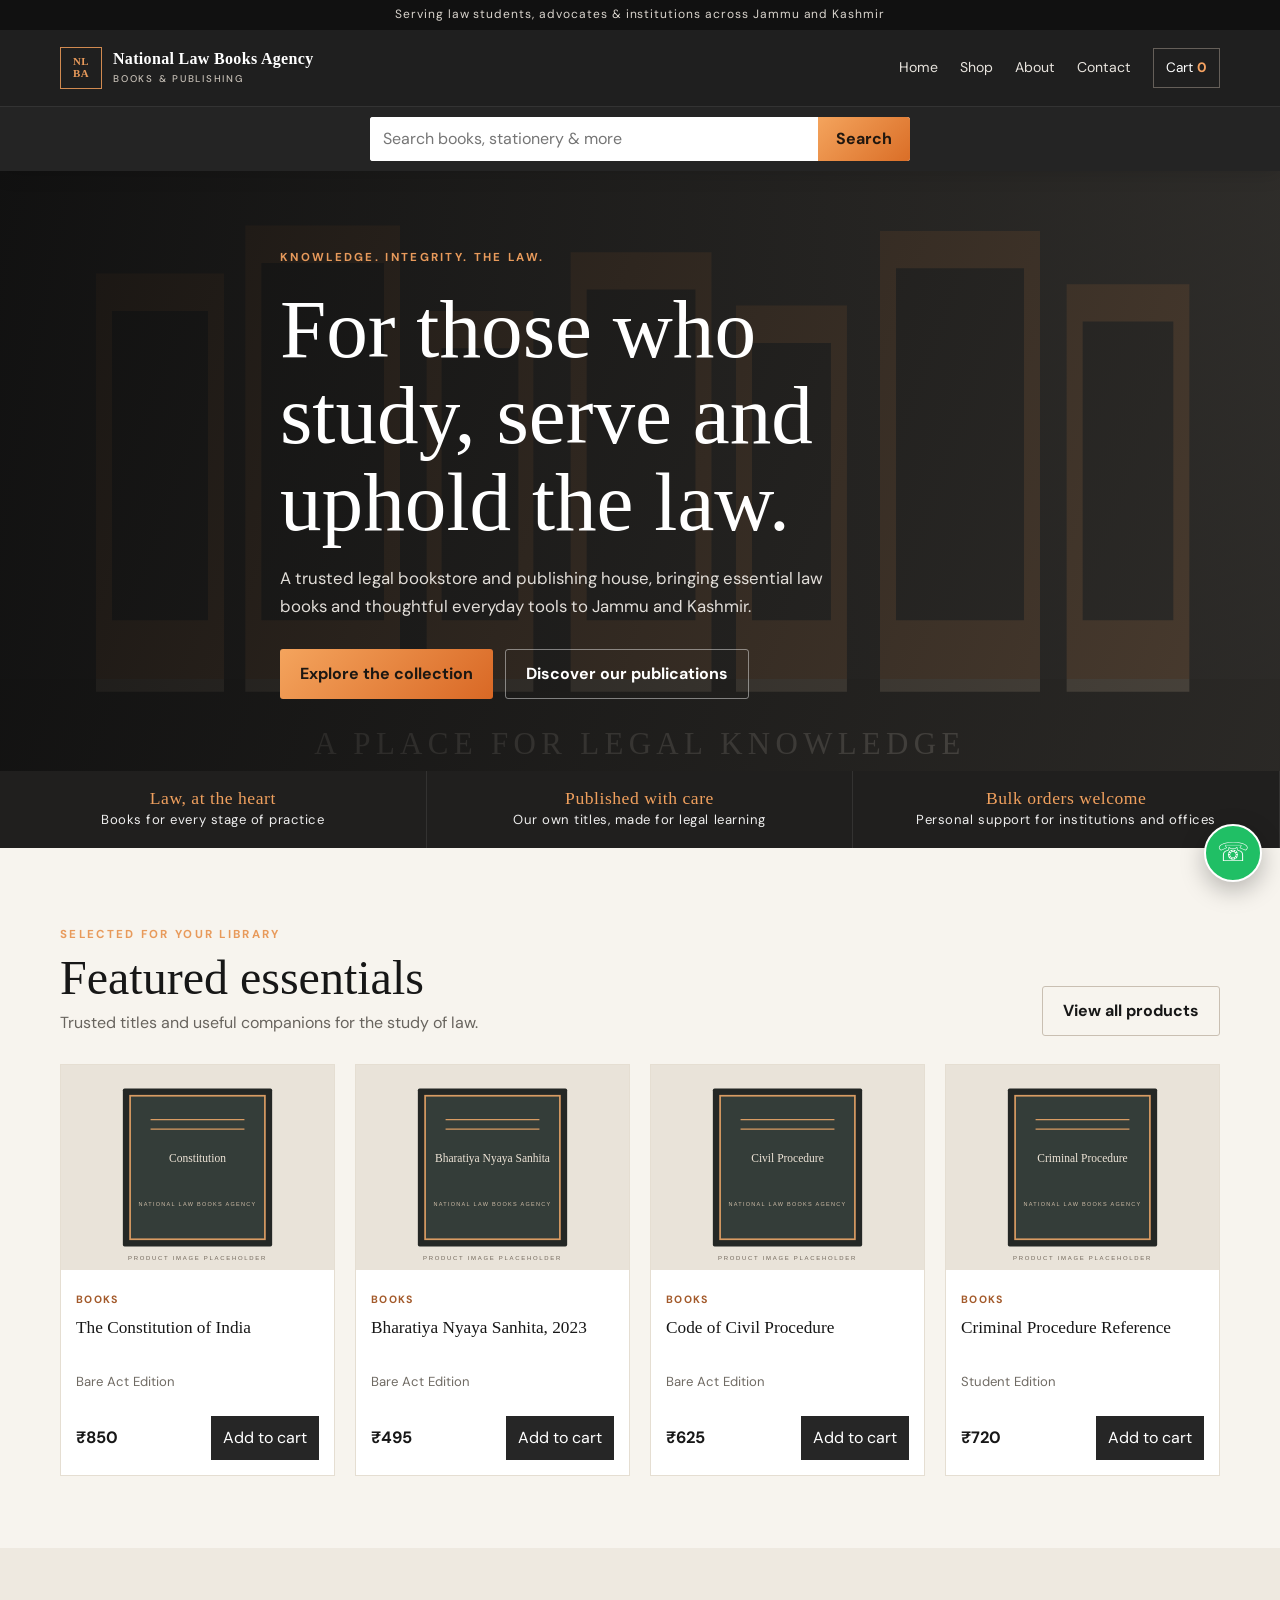
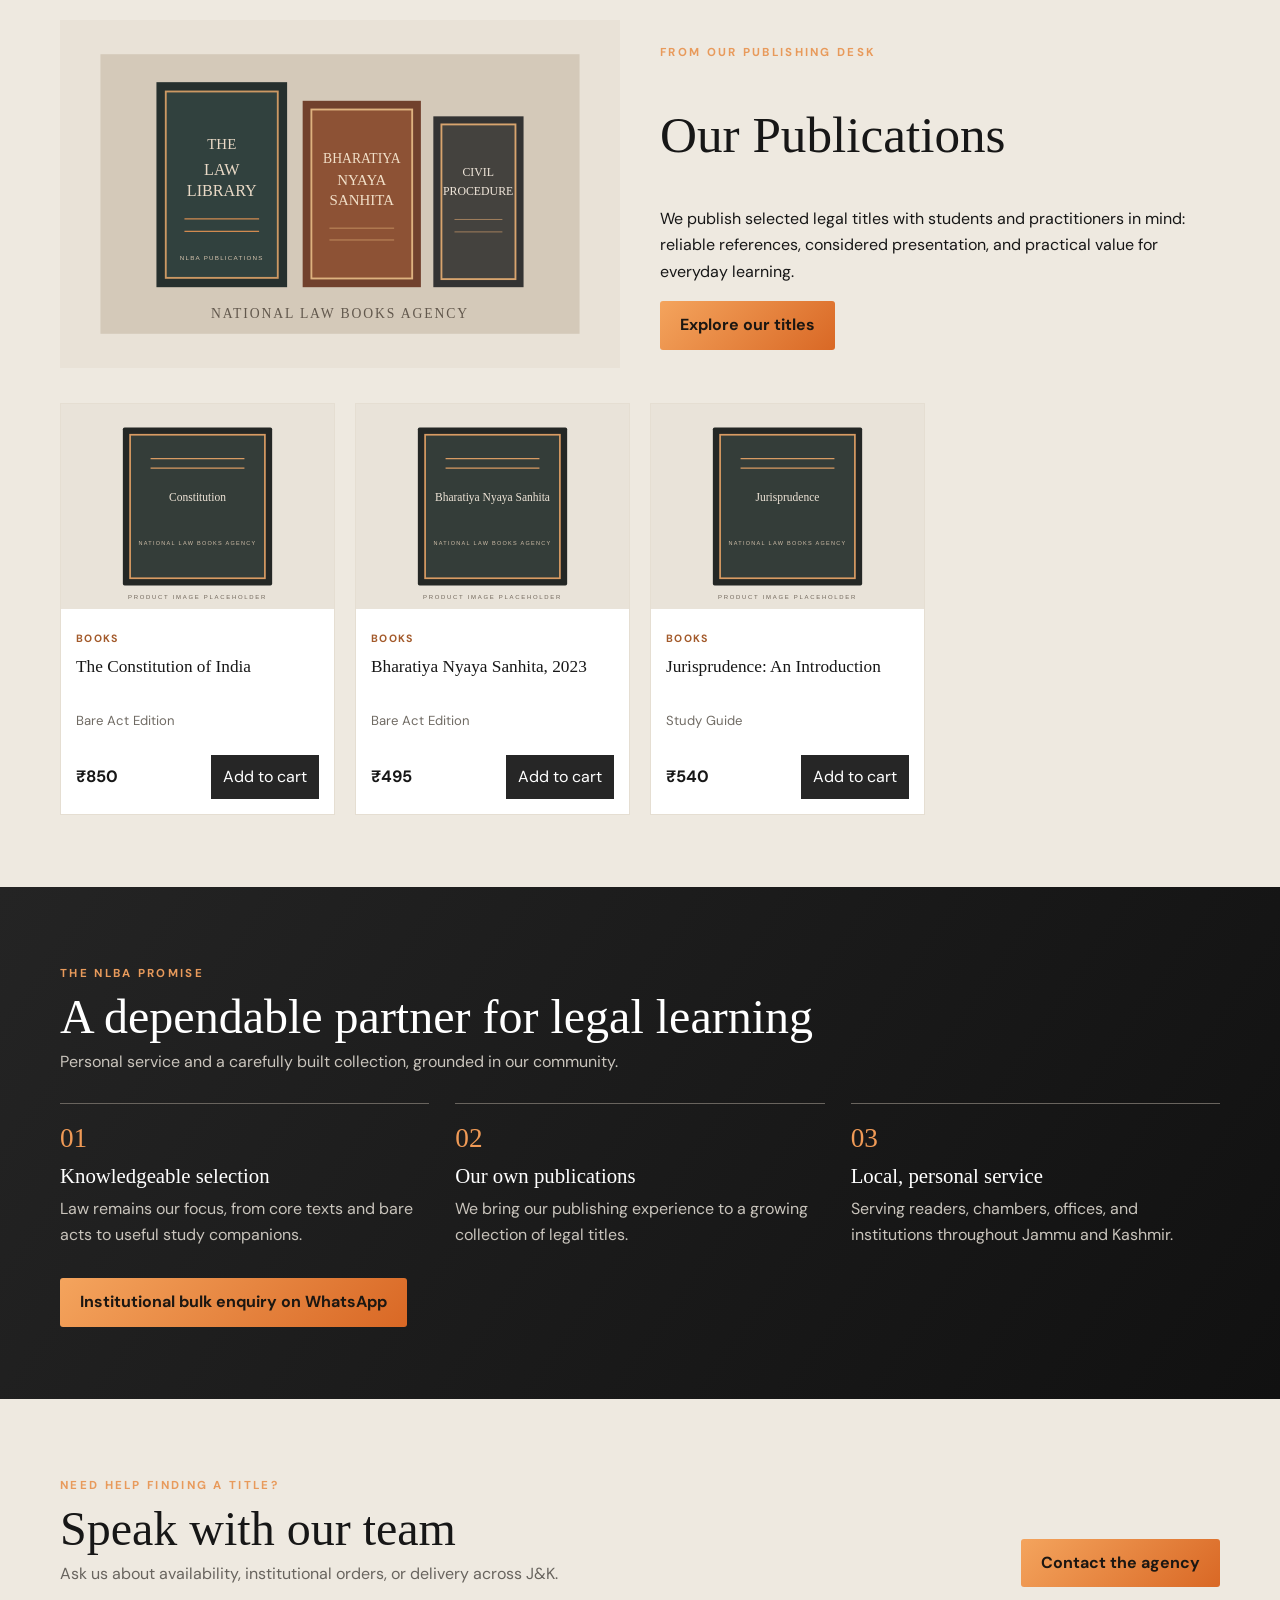
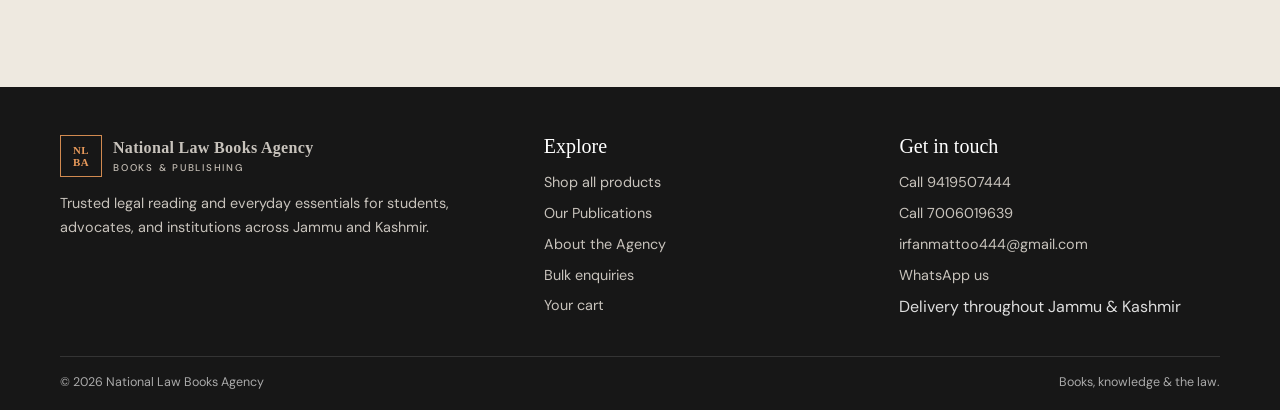
==== index.html @ c714d013 "Initial website commit" ====
<!doctype html>
<html lang="en"><head><meta charset="utf-8"><meta name="viewport" content="width=device-width,initial-scale=1"><title>National Law Books Agency | Trusted Legal Books & Publishing</title><meta name="description" content="Explore trusted law books, our own legal publications, stationery and more from National Law Books Agency. Serving Jammu and Kashmir."><meta property="og:type" content="website"><meta property="og:title" content="National Law Books Agency | Trusted Legal Books"><meta property="og:description" content="A trusted legal bookstore and publishing house serving Jammu and Kashmir."><meta property="og:url" content="https://nationallawbooksagency.shop/"><meta property="og:image" content="https://nationallawbooksagency.shop/images/library-placeholder.svg"><link rel="icon" href="images/mark.svg" type="image/svg+xml"><link rel="preconnect" href="https://fonts.googleapis.com"><link rel="preconnect" href="https://fonts.gstatic.com" crossorigin><link href="https://fonts.googleapis.com/css2?family=DM+Sans:wght@400;500;600;700&display=swap" rel="stylesheet"><link rel="stylesheet" href="css/style.css"><script defer src="js/products.js"></script><script defer src="js/main.js"></script></head>
<body><a class="skip-link" href="#main">Skip to content</a><header class="site-header"></header><main id="main"><section class="hero"><div class="container hero-content"><span class="eyebrow">Knowledge. Integrity. The law.</span><h1>For those who study, serve and uphold the law.</h1><p>A trusted legal bookstore and publishing house, bringing essential law books and thoughtful everyday tools to Jammu and Kashmir.</p><div class="hero-cta"><a class="button" href="shop.html">Explore the collection</a><a class="button secondary" href="#publications">Discover our publications</a></div></div></section><div class="trust-strip"><div><strong>Law, at the heart</strong>Books for every stage of practice</div><div><strong>Published with care</strong>Our own titles, made for legal learning</div><div><strong>Bulk orders welcome</strong>Personal support for institutions and offices</div></div><section class="section"><div class="container"><div class="section-head"><div><span class="eyebrow">Selected for your library</span><h2>Featured essentials</h2><p>Trusted titles and useful companions for the study of law.</p></div><a href="shop.html" class="button secondary">View all products</a></div><div class="product-grid" data-products="featured"></div></div></section><section class="section soft" id="publications"><div class="container publication-band"><img src="images/publications-placeholder.svg" alt="Placeholder illustration of a curated collection of National Law Books Agency publications" loading="lazy"><div><span class="eyebrow">From our publishing desk</span><h2>Our Publications</h2><p>We publish selected legal titles with students and practitioners in mind: reliable references, considered presentation, and practical value for everyday learning.</p><a class="button" href="shop.html?category=publications">Explore our titles</a></div></div><div class="container" style="margin-top:35px"><div class="product-grid" data-products="publications"></div></div></section><section class="section dark"><div class="container"><div class="section-head"><div><span class="eyebrow">The NLBA promise</span><h2>A dependable partner for legal learning</h2><p>Personal service and a carefully built collection, grounded in our community.</p></div></div><div class="benefit-grid"><article class="benefit"><span class="number">01</span><h3>Knowledgeable selection</h3><p>Law remains our focus, from core texts and bare acts to useful study companions.</p></article><article class="benefit"><span class="number">02</span><h3>Our own publications</h3><p>We bring our publishing experience to a growing collection of legal titles.</p></article><article class="benefit"><span class="number">03</span><h3>Local, personal service</h3><p>Serving readers, chambers, offices, and institutions throughout Jammu and Kashmir.</p></article></div><div style="margin-top:30px"><a class="button" data-bulk-enquiry href="#">Institutional bulk enquiry on WhatsApp</a></div></div></section><section class="section soft"><div class="container section-head"><div><span class="eyebrow">Need help finding a title?</span><h2>Speak with our team</h2><p>Ask us about availability, institutional orders, or delivery across J&amp;K.</p></div><a href="contact.html" class="button">Contact the agency</a></div></section></main><footer class="site-footer"></footer></body></html>
---- css/style.css ----
/* National Law Books Agency — warm, editorial law-library palette */
:root{--ink:#171717;--charcoal:#262626;--mid:#68645e;--paper:#f7f4ee;--white:#fff;--line:#e5ded2;--orange:#e98232;--orange-dark:#c65b1d;--serif:Georgia,'Times New Roman',serif;--sans:'DM Sans',Arial,sans-serif;--shadow:0 14px 38px rgba(32,26,20,.09);--radius:4px}
*{box-sizing:border-box}html{scroll-behavior:smooth}body{margin:0;background:var(--paper);color:var(--ink);font:16px/1.65 var(--sans)}img{max-width:100%;display:block}a{color:inherit;text-decoration:none}button,input,select,textarea{font:inherit}button,a,.button{touch-action:manipulation}.container{width:min(1160px,calc(100% - 36px));margin-inline:auto}.skip-link{position:absolute;left:-999px;top:0}.skip-link:focus{left:10px;z-index:99;background:#fff;padding:10px}.site-header{position:sticky;top:0;z-index:30;background:rgba(24,24,24,.97);color:#fff;box-shadow:0 3px 18px #0002}.topline{background:#111;color:#d9d4cd;font-size:.75rem;letter-spacing:.08em;text-align:center;padding:5px 12px}.nav-wrap{display:flex;align-items:center;gap:22px;min-height:76px}.brand{display:flex;align-items:center;gap:11px;min-width:max-content}.brand-mark{width:42px;height:42px;border:1px solid #d18a50;color:#e89a5b;display:flex;flex-direction:column;align-items:center;justify-content:center;gap:1px;font:700 .68rem/1 var(--serif);letter-spacing:.03em}.brand-name{font:700 1rem/1.15 var(--serif);letter-spacing:.02em}.brand-name small{display:block;font:500 .61rem var(--sans);letter-spacing:.18em;text-transform:uppercase;color:#c5beb5;margin-top:4px}.nav-links{display:flex;align-items:center;gap:22px;margin-left:auto}.nav-links a{font-size:.88rem;color:#e8e4de;transition:color .2s}.nav-links a:hover,.nav-links a[aria-current=page]{color:#f0a05e}.nav-actions{display:flex;gap:12px;align-items:center}.cart-link{border:1px solid #655f59;padding:8px 12px;font-size:.85rem;white-space:nowrap}.cart-count{color:#f6a362;font-weight:700}.menu-toggle{display:none;width:44px;height:44px;background:transparent;border:1px solid #777;color:#fff;font-size:1.4rem}.search-row{background:#242424;padding:10px 0;border-top:1px solid #ffffff12}.search-form{display:flex;max-width:540px;margin:auto;background:#fff;border-radius:3px;overflow:hidden}.search-form input{min-width:0;flex:1;border:0;padding:9px 13px;outline:none}.search-form button{border:0;background:linear-gradient(135deg,#f4a45d,#da6e27);padding:0 18px;font-weight:700;color:#21170f;min-height:44px}.button{min-height:46px;padding:11px 20px;display:inline-flex;justify-content:center;align-items:center;gap:8px;border:0;border-radius:3px;background:linear-gradient(135deg,#f4a45d,#d96825);color:#1c1712;font-weight:700;cursor:pointer;transition:transform .2s,box-shadow .2s,filter .2s}.button:hover{transform:translateY(-2px);box-shadow:0 8px 18px #b45e2c33;filter:saturate(1.08)}.button.secondary{background:transparent;border:1px solid #c9bfb2;color:inherit}.button.dark{background:linear-gradient(135deg,#383838,#171717);color:#fff}.hero{background:linear-gradient(110deg,rgba(15,15,15,.96),rgba(47,45,42,.83)),url('../images/library-placeholder.svg') center/cover;color:#fff;min-height:510px;display:flex;align-items:center}.hero-content{max-width:720px;padding:72px 0}.eyebrow{text-transform:uppercase;letter-spacing:.2em;font-size:.72rem;font-weight:700;color:#e89a5b}.hero h1{font:500 clamp(2.6rem,7vw,5.2rem)/1.04 var(--serif);margin:16px 0 20px;max-width:690px}.hero p{max-width:560px;color:#e1ddd8;font-size:1.05rem}.hero-cta{display:flex;flex-wrap:wrap;gap:12px;margin-top:28px}.hero .secondary{color:#fff;border-color:#ffffff70}.trust-strip{background:#201f1e;color:#eee;display:grid;grid-template-columns:repeat(3,1fr);text-align:center}.trust-strip div{padding:17px 8px;border-right:1px solid #ffffff16;font-size:.82rem;letter-spacing:.04em}.trust-strip strong{display:block;color:#f0a05e;font:500 1.1rem var(--serif)}.section{padding:72px 0}.section.soft{background:#eee9e0}.section.dark{background:linear-gradient(125deg,#242424,#111);color:#fff}.section-head{display:flex;align-items:end;justify-content:space-between;gap:20px;margin-bottom:28px}.section-head h2,.page-heading h1{font:500 clamp(2rem,4vw,3rem)/1.12 var(--serif);margin:5px 0}.section-head p{margin:0;color:var(--mid)}.section.dark .section-head p{color:#c9c4bc}.product-grid{display:grid;grid-template-columns:repeat(4,minmax(0,1fr));gap:20px}.product-card{background:#fff;border:1px solid var(--line);transition:transform .22s,box-shadow .22s;position:relative}.product-card:hover{transform:translateY(-4px);box-shadow:var(--shadow)}.product-card>a{display:block}.product-image{aspect-ratio:4/3;object-fit:cover;width:100%;background:#e8e1d6}.product-info{padding:15px}.product-category{color:#a35a2b;text-transform:uppercase;letter-spacing:.12em;font-size:.66rem;font-weight:700}.product-title{font:500 1.08rem/1.28 var(--serif);margin:6px 0 7px;min-height:2.7em}.product-meta{color:#706b64;font-size:.82rem;min-height:2.5em}.price-row{display:flex;align-items:center;justify-content:space-between;gap:8px;margin-top:12px}.price{font-weight:700;font-size:1.03rem}.add-button{border:0;background:#262626;color:#fff;min-height:44px;padding:8px 12px;cursor:pointer}.add-button:hover{background:#db742c}.publication-band{display:grid;grid-template-columns:1fr 1fr;gap:40px;align-items:center}.publication-band img{width:100%;max-height:350px;object-fit:cover}.publication-band h2{font:500 clamp(2rem,4vw,3.2rem)/1.1 var(--serif)}.benefit-grid{display:grid;grid-template-columns:repeat(3,1fr);gap:26px}.benefit{border-top:1px solid #69645e;padding-top:19px}.benefit .number{color:#f09a56;font:500 1.7rem var(--serif)}.benefit h3{font:500 1.3rem var(--serif);margin:8px 0}.benefit p{color:#c9c4bc;margin:0}.page-hero{background:linear-gradient(110deg,#181818,#41403e);color:white;padding:58px 0}.page-heading{max-width:760px}.page-heading p{color:#d4d0ca;margin:12px 0 0}.breadcrumbs{font-size:.78rem;color:#a9a39b;margin-bottom:12px}.breadcrumbs a{color:#ef9d5d}.shop-tools{display:flex;align-items:center;justify-content:space-between;gap:12px;margin-bottom:24px}.filter-buttons{display:flex;flex-wrap:wrap;gap:8px}.filter-button{min-height:44px;padding:8px 15px;border:1px solid #d5cbbc;background:transparent;cursor:pointer}.filter-button.active,.filter-button:hover{background:#282725;color:white;border-color:#282725}.shop-count{color:var(--mid);font-size:.88rem}.product-detail{display:grid;grid-template-columns:1fr 1fr;gap:48px;align-items:start}.product-detail-image{width:100%;background:#e9e3d9}.detail-copy h1{font:500 clamp(2.1rem,4vw,3.3rem)/1.1 var(--serif);margin:8px 0}.detail-price{font-size:1.45rem;font-weight:700;margin:18px 0}.detail-copy ul{padding-left:20px}.qty-control{display:flex;align-items:center;gap:10px;margin:20px 0}.qty-control input{width:72px;height:46px;padding:8px;border:1px solid var(--line)}.cart-table{width:100%;border-collapse:collapse}.cart-table th,.cart-table td{border-bottom:1px solid var(--line);padding:14px 10px;text-align:left}.cart-product{display:flex;align-items:center;gap:13px;min-width:220px}.cart-product img{width:72px;height:64px;object-fit:cover}.cart-qty{width:72px;padding:9px;border:1px solid var(--line)}.remove-button{border:0;background:none;color:#a34429;text-decoration:underline;cursor:pointer;min-height:44px}.cart-summary{max-width:400px;margin:26px 0 0 auto;background:#fff;padding:22px;border:1px solid var(--line)}.summary-line{display:flex;justify-content:space-between;padding:7px 0}.summary-line.total{border-top:1px solid var(--line);margin-top:8px;padding-top:15px;font-size:1.2rem;font-weight:700}.cart-empty{padding:40px;background:#fff;text-align:center}.form-layout{display:grid;grid-template-columns:1.15fr .85fr;gap:34px}.form-card,.info-card{background:#fff;border:1px solid var(--line);padding:25px}.form-grid{display:grid;grid-template-columns:1fr 1fr;gap:15px}.field{display:flex;flex-direction:column;gap:6px}.field.full{grid-column:1/-1}.field label{font-weight:700;font-size:.87rem}.field input,.field textarea,.field select{min-height:46px;border:1px solid #d8d0c5;padding:10px 12px;background:#fff}.field textarea{min-height:120px;resize:vertical}.field input:focus,.field textarea:focus{outline:2px solid #e9904e}.contact-options{display:grid;gap:11px}.contact-option{border:1px solid var(--line);padding:15px}.contact-option strong{display:block;font:500 1.15rem var(--serif)}.contact-option span{color:var(--mid);font-size:.9rem}.payment-box{border:1px solid #dbcbb7;background:#fbf7f0;padding:18px;margin-top:18px}.payment-box h3{font:500 1.35rem var(--serif);margin:0 0 8px}.upi-id{font-weight:700;color:#9d4d20;word-break:break-word}.qr-placeholder{border:1px dashed #b8aa98;min-height:150px;display:grid;place-items:center;text-align:center;color:#777;margin-top:12px;padding:12px}.notice{padding:13px 15px;background:#f4eadb;border-left:3px solid var(--orange);font-size:.9rem}.site-footer{background:#171717;color:#ddd;padding:48px 0 18px}.footer-grid{display:grid;grid-template-columns:1.4fr 1fr 1fr;gap:35px}.site-footer h3{font:500 1.25rem var(--serif);color:#fff;margin:0 0 13px}.site-footer p,.site-footer a{color:#c8c3bc;font-size:.9rem}.footer-links{display:grid;gap:7px}.footer-contact{display:flex;flex-wrap:wrap;gap:8px}.footer-bottom{border-top:1px solid #ffffff20;margin-top:35px;padding-top:15px;color:#aaa;font-size:.78rem;display:flex;justify-content:space-between;gap:12px}.whatsapp-float{position:fixed;right:18px;bottom:18px;z-index:40;width:58px;height:58px;border-radius:50%;background:#20bf65;color:#fff;display:grid;place-items:center;box-shadow:0 8px 24px #0004;font-size:1.6rem;border:2px solid #fff}.whatsapp-float:hover{transform:translateY(-3px)}.toast{position:fixed;left:50%;bottom:26px;transform:translate(-50%,20px);opacity:0;background:#222;color:#fff;padding:12px 18px;z-index:50;transition:.25s;pointer-events:none}.toast.show{opacity:1;transform:translate(-50%,0)}.no-results{grid-column:1/-1;background:#fff;padding:30px;text-align:center;color:var(--mid)}
@media(max-width:900px){.nav-wrap{gap:12px}.nav-links{gap:12px}.nav-links a{font-size:.82rem}.product-grid{grid-template-columns:repeat(3,minmax(0,1fr))}.product-detail{gap:25px}}
@media(max-width:700px){.container{width:min(100% - 28px,560px)}.topline{font-size:.65rem}.nav-wrap{min-height:66px;justify-content:space-between}.brand-mark{width:38px;height:38px}.brand-name{font-size:.91rem}.menu-toggle{display:block;order:3}.nav-actions{margin-left:auto}.nav-links{display:none;position:absolute;top:100%;left:0;right:0;background:#1d1d1d;padding:8px 18px 18px;box-shadow:0 12px 18px #0003;flex-direction:column;align-items:stretch;gap:0}.nav-links.open{display:flex}.nav-links a{padding:12px 6px;border-top:1px solid #ffffff16;font-size:.95rem}.cart-link{padding:7px 9px}.search-row{padding:8px 0}.hero{min-height:490px}.hero-content{padding:55px 0}.hero h1{font-size:clamp(2.65rem,12vw,4.1rem)}.hero p{font-size:.98rem}.trust-strip{grid-template-columns:1fr}.trust-strip div{padding:11px;border-right:0;border-bottom:1px solid #ffffff16}.section{padding:52px 0}.section-head{align-items:start;flex-direction:column;margin-bottom:20px}.product-grid{grid-template-columns:repeat(2,minmax(0,1fr));gap:12px}.product-info{padding:11px}.product-title{font-size:.97rem;min-height:2.5em}.product-meta{font-size:.75rem}.price-row{align-items:flex-start;flex-direction:column}.add-button{width:100%}.publication-band,.form-layout{grid-template-columns:1fr;gap:24px}.publication-band img{max-height:230px}.benefit-grid{grid-template-columns:1fr;gap:20px}.page-hero{padding:42px 0}.shop-tools{align-items:flex-start;flex-direction:column}.filter-buttons{gap:6px}.filter-button{padding:7px 11px;font-size:.85rem}.product-detail{grid-template-columns:1fr;gap:22px}.detail-copy h1{font-size:2.15rem}.cart-scroll{overflow-x:auto}.cart-table{min-width:640px}.form-card,.info-card{padding:18px}.form-grid{grid-template-columns:1fr}.field.full{grid-column:auto}.footer-grid{grid-template-columns:1fr;gap:24px}.footer-bottom{flex-direction:column}.whatsapp-float{width:54px;height:54px;right:13px;bottom:13px}}
@media(max-width:380px){.brand-name{font-size:.77rem}.brand-name small{font-size:.55rem}.nav-wrap{gap:8px}.product-grid{gap:9px}.product-info{padding:9px}.product-title{font-size:.91rem}.button{padding-inline:14px}}
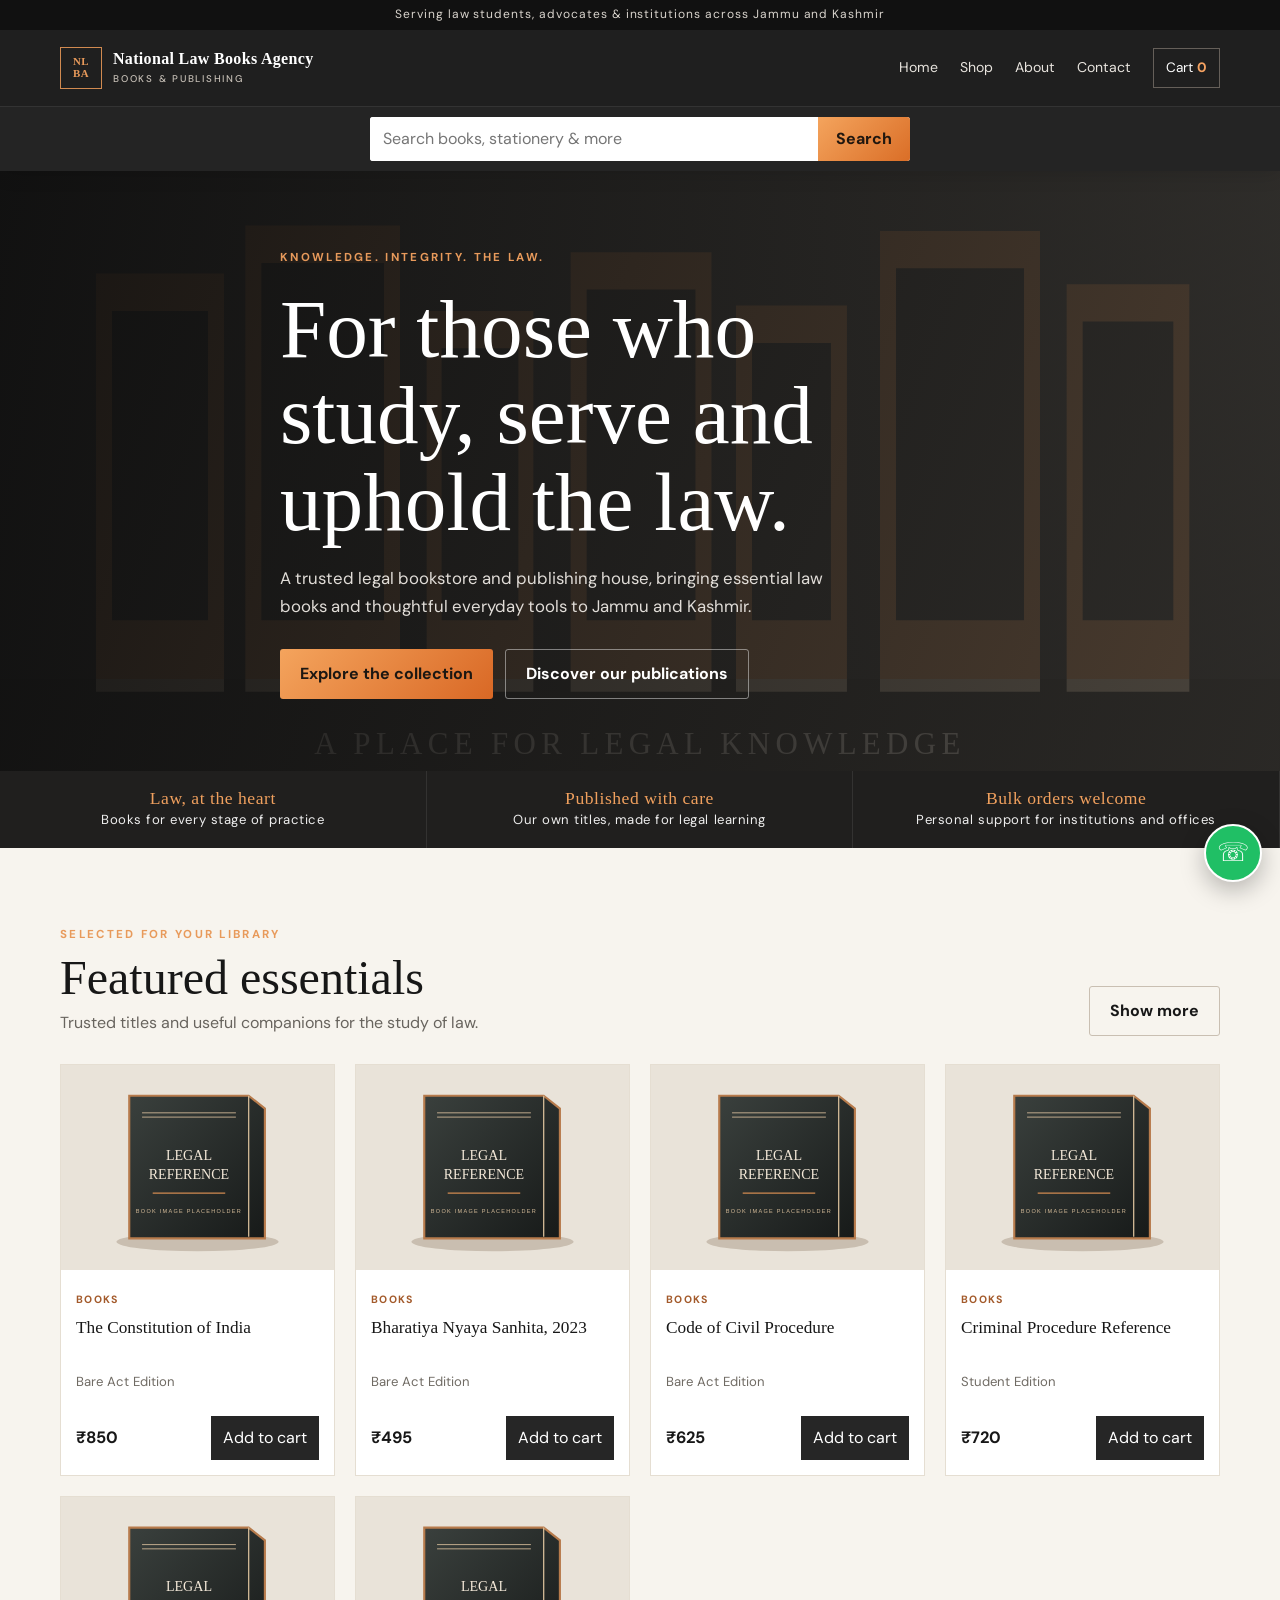
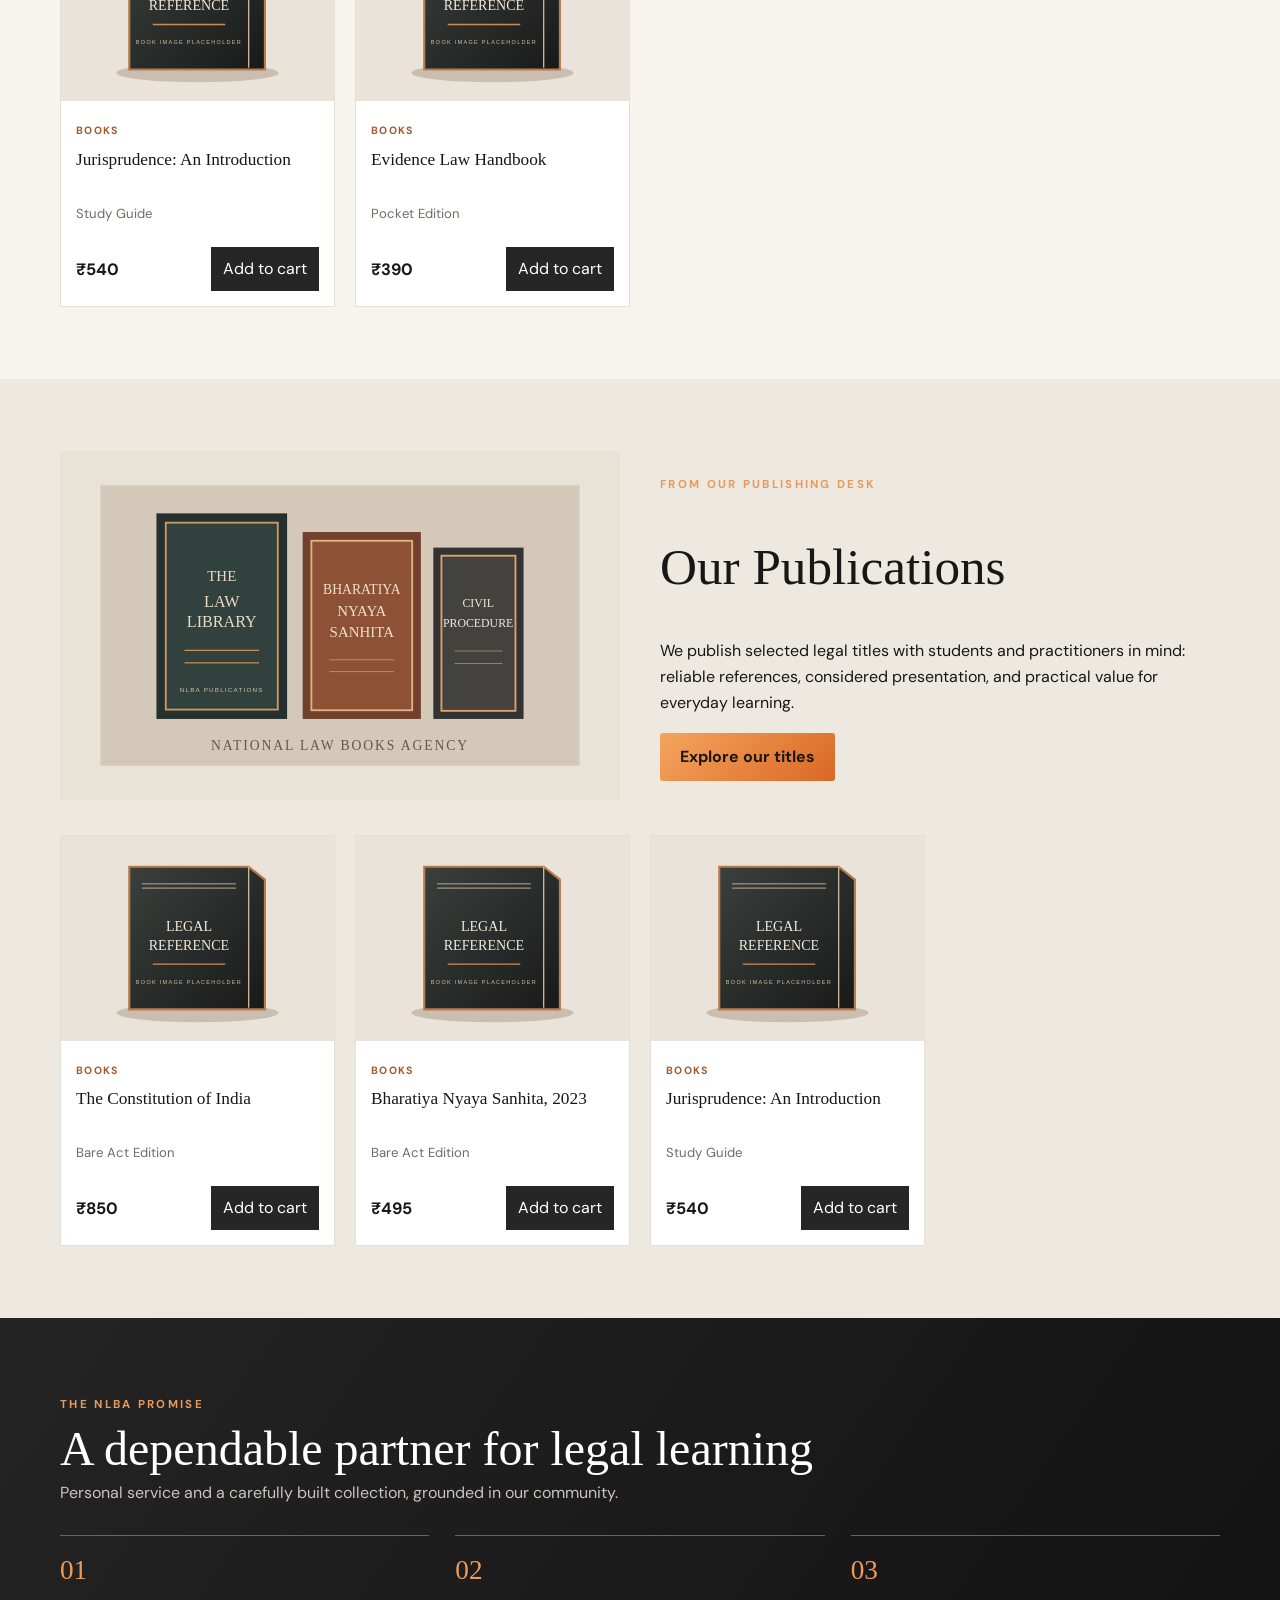
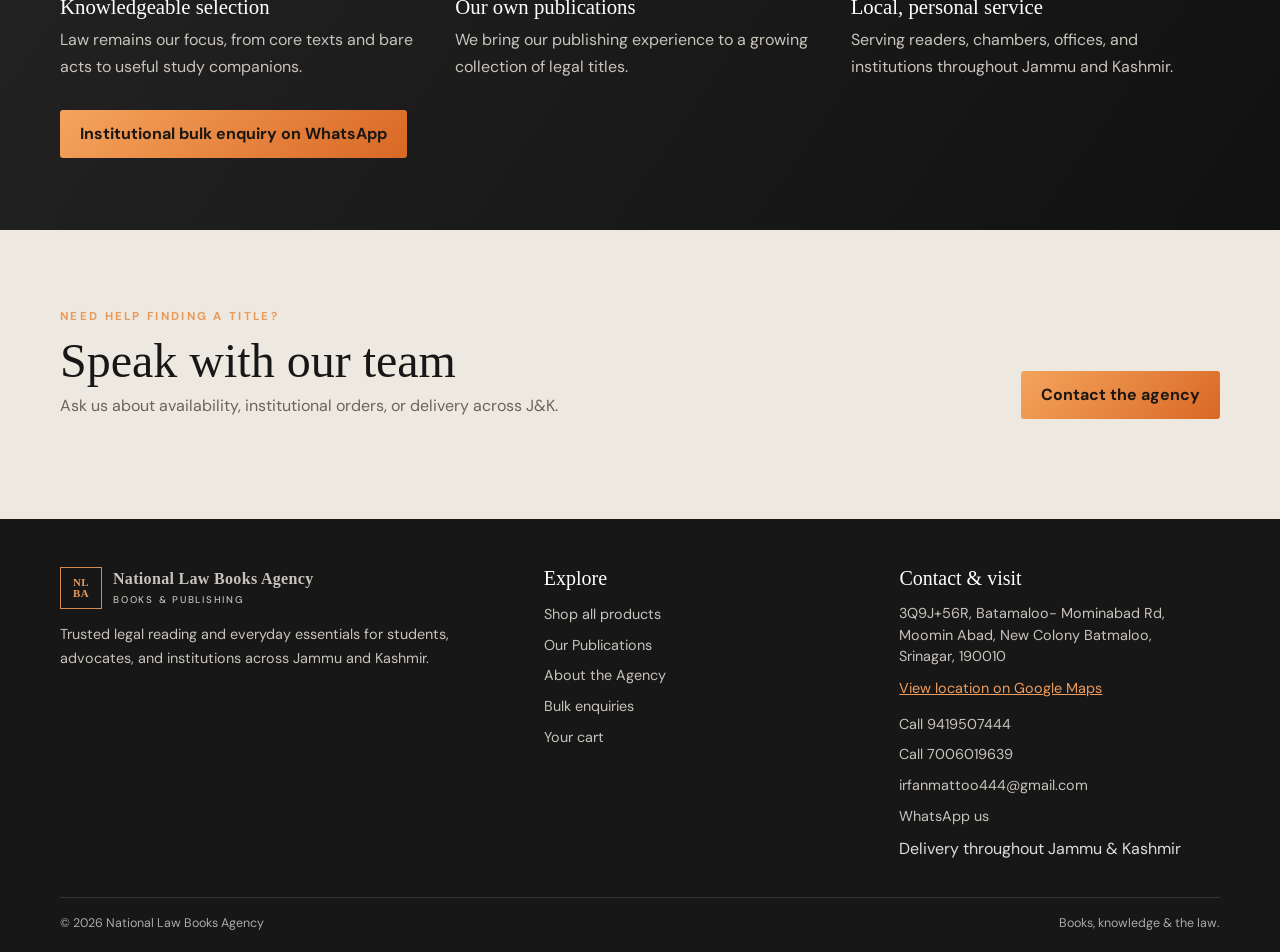
==== commit 1e50b699: "Use category images and expand featured books" ====
--- a/index.html
+++ b/index.html
@@ -1,4 +1,4 @@
 <!doctype html>
 <html lang="en"><head><meta charset="utf-8"><meta name="viewport" content="width=device-width,initial-scale=1"><title>National Law Books Agency | Trusted Legal Books & Publishing</title><meta name="description" content="Explore trusted law books, our own legal publications, stationery and more from National Law Books Agency. Serving Jammu and Kashmir."><meta property="og:type" content="website"><meta property="og:title" content="National Law Books Agency | Trusted Legal Books"><meta property="og:description" content="A trusted legal bookstore and publishing house serving Jammu and Kashmir."><meta property="og:url" content="https://nationallawbooksagency.shop/"><meta property="og:image" content="https://nationallawbooksagency.shop/images/library-placeholder.svg"><link rel="icon" href="images/mark.svg" type="image/svg+xml"><link rel="preconnect" href="https://fonts.googleapis.com"><link rel="preconnect" href="https://fonts.gstatic.com" crossorigin><link href="https://fonts.googleapis.com/css2?family=DM+Sans:wght@400;500;600;700&display=swap" rel="stylesheet"><link rel="stylesheet" href="css/style.css"><script defer src="js/products.js"></script><script defer src="js/main.js"></script></head>
-<body><a class="skip-link" href="#main">Skip to content</a><header class="site-header"></header><main id="main"><section class="hero"><div class="container hero-content"><span class="eyebrow">Knowledge. Integrity. The law.</span><h1>For those who study, serve and uphold the law.</h1><p>A trusted legal bookstore and publishing house, bringing essential law books and thoughtful everyday tools to Jammu and Kashmir.</p><div class="hero-cta"><a class="button" href="shop.html">Explore the collection</a><a class="button secondary" href="#publications">Discover our publications</a></div></div></section><div class="trust-strip"><div><strong>Law, at the heart</strong>Books for every stage of practice</div><div><strong>Published with care</strong>Our own titles, made for legal learning</div><div><strong>Bulk orders welcome</strong>Personal support for institutions and offices</div></div><section class="section"><div class="container"><div class="section-head"><div><span class="eyebrow">Selected for your library</span><h2>Featured essentials</h2><p>Trusted titles and useful companions for the study of law.</p></div><a href="shop.html" class="button secondary">View all products</a></div><div class="product-grid" data-products="featured"></div></div></section><section class="section soft" id="publications"><div class="container publication-band"><img src="images/publications-placeholder.svg" alt="Placeholder illustration of a curated collection of National Law Books Agency publications" loading="lazy"><div><span class="eyebrow">From our publishing desk</span><h2>Our Publications</h2><p>We publish selected legal titles with students and practitioners in mind: reliable references, considered presentation, and practical value for everyday learning.</p><a class="button" href="shop.html?category=publications">Explore our titles</a></div></div><div class="container" style="margin-top:35px"><div class="product-grid" data-products="publications"></div></div></section><section class="section dark"><div class="container"><div class="section-head"><div><span class="eyebrow">The NLBA promise</span><h2>A dependable partner for legal learning</h2><p>Personal service and a carefully built collection, grounded in our community.</p></div></div><div class="benefit-grid"><article class="benefit"><span class="number">01</span><h3>Knowledgeable selection</h3><p>Law remains our focus, from core texts and bare acts to useful study companions.</p></article><article class="benefit"><span class="number">02</span><h3>Our own publications</h3><p>We bring our publishing experience to a growing collection of legal titles.</p></article><article class="benefit"><span class="number">03</span><h3>Local, personal service</h3><p>Serving readers, chambers, offices, and institutions throughout Jammu and Kashmir.</p></article></div><div style="margin-top:30px"><a class="button" data-bulk-enquiry href="#">Institutional bulk enquiry on WhatsApp</a></div></div></section><section class="section soft"><div class="container section-head"><div><span class="eyebrow">Need help finding a title?</span><h2>Speak with our team</h2><p>Ask us about availability, institutional orders, or delivery across J&amp;K.</p></div><a href="contact.html" class="button">Contact the agency</a></div></section></main><footer class="site-footer"></footer></body></html>
+<body><a class="skip-link" href="#main">Skip to content</a><header class="site-header"></header><main id="main"><section class="hero"><div class="container hero-content"><span class="eyebrow">Knowledge. Integrity. The law.</span><h1>For those who study, serve and uphold the law.</h1><p>A trusted legal bookstore and publishing house, bringing essential law books and thoughtful everyday tools to Jammu and Kashmir.</p><div class="hero-cta"><a class="button" href="shop.html">Explore the collection</a><a class="button secondary" href="#publications">Discover our publications</a></div></div></section><div class="trust-strip"><div><strong>Law, at the heart</strong>Books for every stage of practice</div><div><strong>Published with care</strong>Our own titles, made for legal learning</div><div><strong>Bulk orders welcome</strong>Personal support for institutions and offices</div></div><section class="section"><div class="container"><div class="section-head"><div><span class="eyebrow">Selected for your library</span><h2>Featured essentials</h2><p>Trusted titles and useful companions for the study of law.</p></div><a href="shop.html" class="button secondary">Show more</a></div><div class="product-grid" data-products="featured"></div></div></section><section class="section soft" id="publications"><div class="container publication-band"><img src="images/publications-placeholder.svg" alt="Placeholder illustration of a curated collection of National Law Books Agency publications" loading="lazy"><div><span class="eyebrow">From our publishing desk</span><h2>Our Publications</h2><p>We publish selected legal titles with students and practitioners in mind: reliable references, considered presentation, and practical value for everyday learning.</p><a class="button" href="shop.html?category=publications">Explore our titles</a></div></div><div class="container" style="margin-top:35px"><div class="product-grid" data-products="publications"></div></div></section><section class="section dark"><div class="container"><div class="section-head"><div><span class="eyebrow">The NLBA promise</span><h2>A dependable partner for legal learning</h2><p>Personal service and a carefully built collection, grounded in our community.</p></div></div><div class="benefit-grid"><article class="benefit"><span class="number">01</span><h3>Knowledgeable selection</h3><p>Law remains our focus, from core texts and bare acts to useful study companions.</p></article><article class="benefit"><span class="number">02</span><h3>Our own publications</h3><p>We bring our publishing experience to a growing collection of legal titles.</p></article><article class="benefit"><span class="number">03</span><h3>Local, personal service</h3><p>Serving readers, chambers, offices, and institutions throughout Jammu and Kashmir.</p></article></div><div style="margin-top:30px"><a class="button" data-bulk-enquiry href="#">Institutional bulk enquiry on WhatsApp</a></div></div></section><section class="section soft"><div class="container section-head"><div><span class="eyebrow">Need help finding a title?</span><h2>Speak with our team</h2><p>Ask us about availability, institutional orders, or delivery across J&amp;K.</p></div><a href="contact.html" class="button">Contact the agency</a></div></section></main><footer class="site-footer"></footer></body></html>
 
--- a/css/style.css
+++ b/css/style.css
@@ -6,3 +6,6 @@
 @media(max-width:380px){.brand-name{font-size:.77rem}.brand-name small{font-size:.55rem}.nav-wrap{gap:8px}.product-grid{gap:9px}.product-info{padding:9px}.product-title{font-size:.91rem}.button{padding-inline:14px}}
 
 
+
+.footer-address{display:block;font-style:normal;color:#c8c3bc;font-size:.9rem;line-height:1.5;margin:0 0 7px;max-width:300px}.footer-directions{display:inline-block;color:#ef9d5d!important;font-size:.85rem;text-decoration:underline;margin-bottom:12px}
+.shop-pagination{display:flex;justify-content:center;align-items:center;gap:16px;margin:28px 0 12px;color:var(--mid);font-size:.9rem}.page-button{min-height:44px;padding:8px 16px;border:1px solid #d5cbbc;background:#fff;color:#262626;cursor:pointer}.page-button:hover:not(:disabled){background:#282725;color:#fff}.page-button:disabled{opacity:.45;cursor:not-allowed}.catalogue-note{margin-top:18px;color:var(--mid);font-size:.9rem}
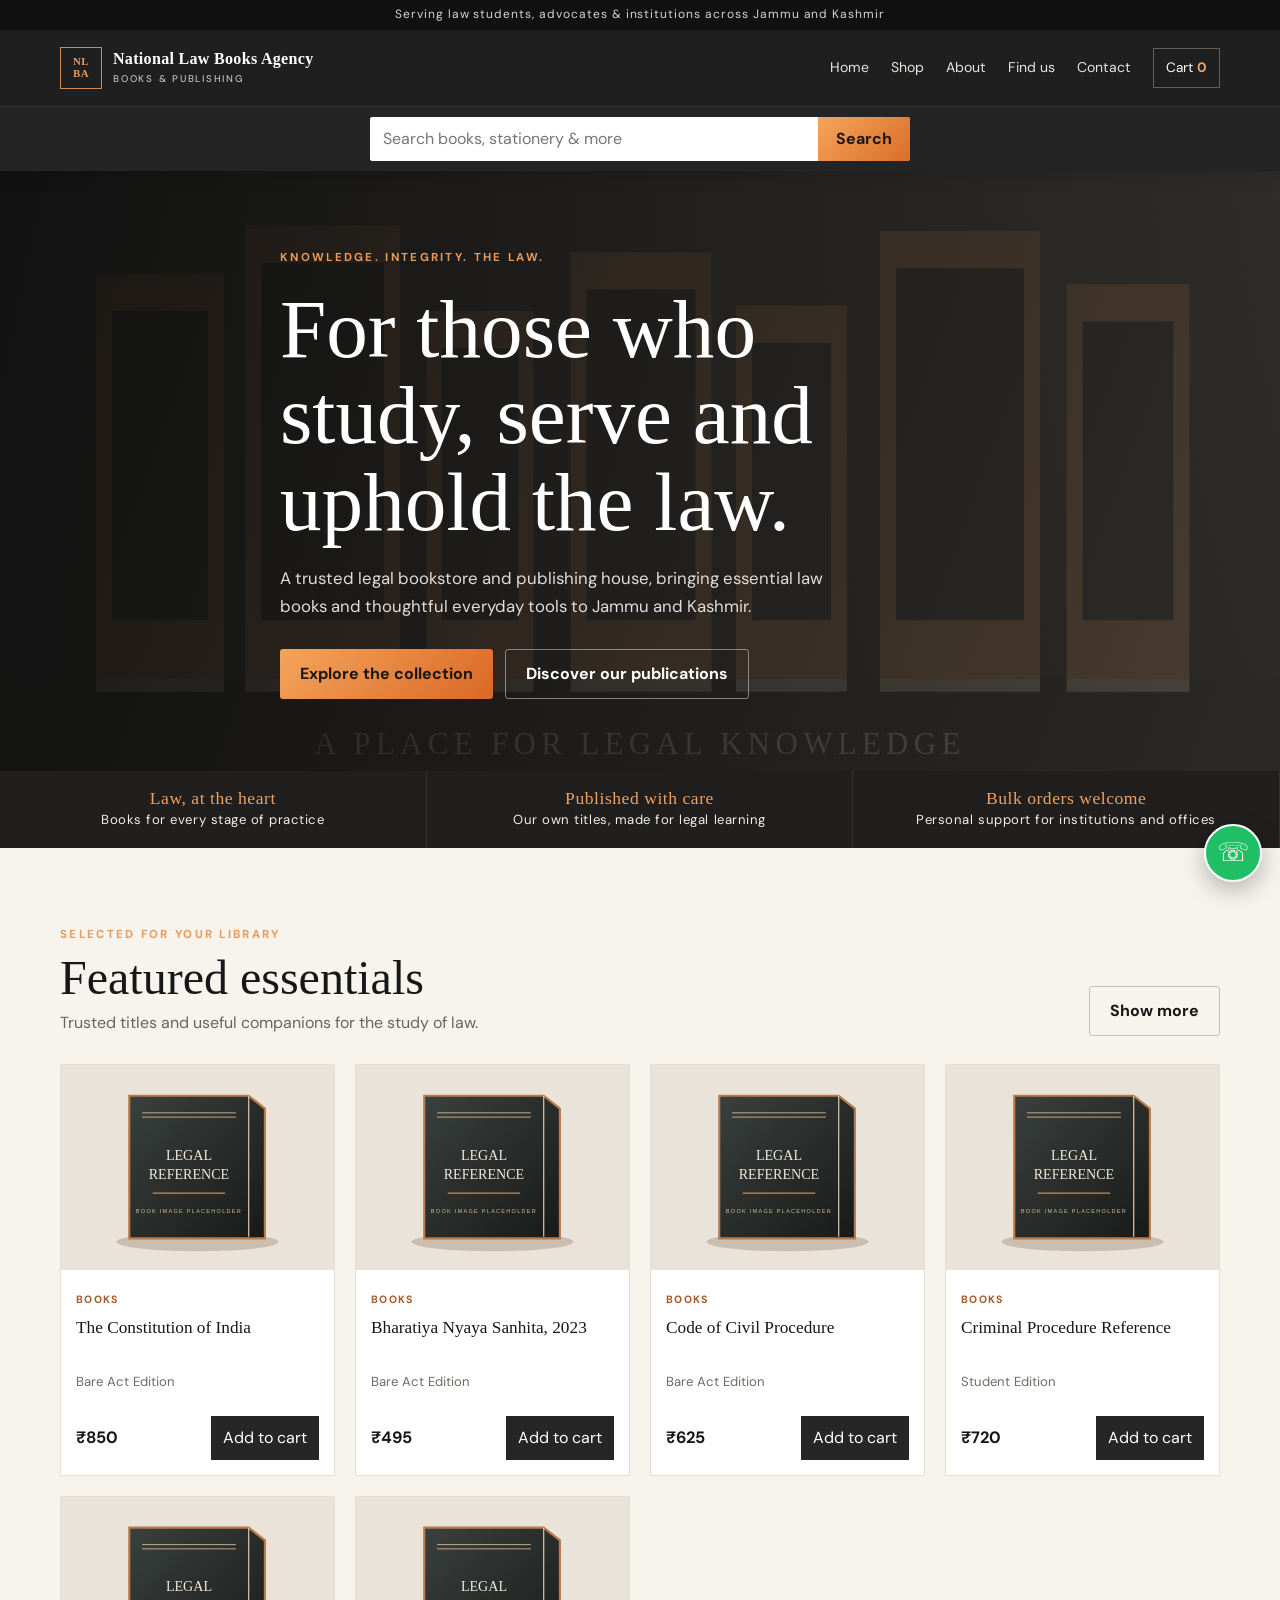
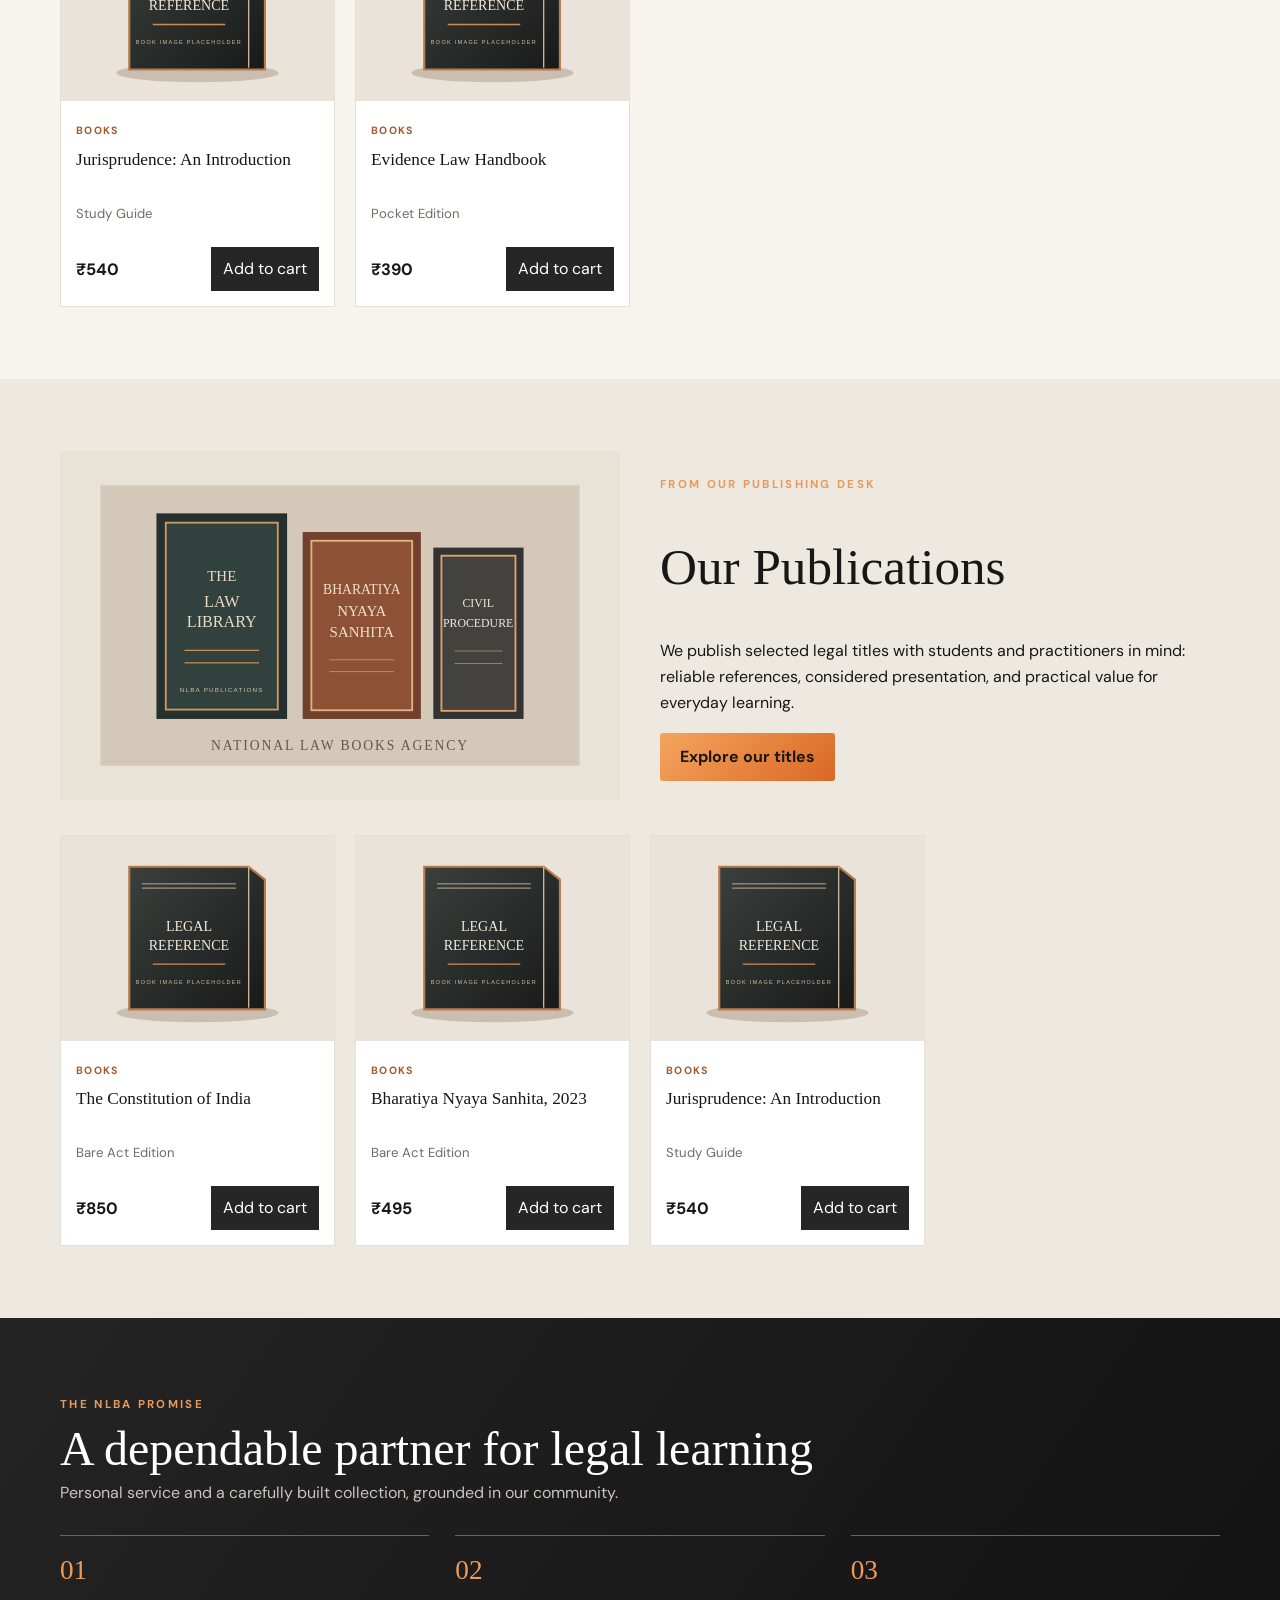
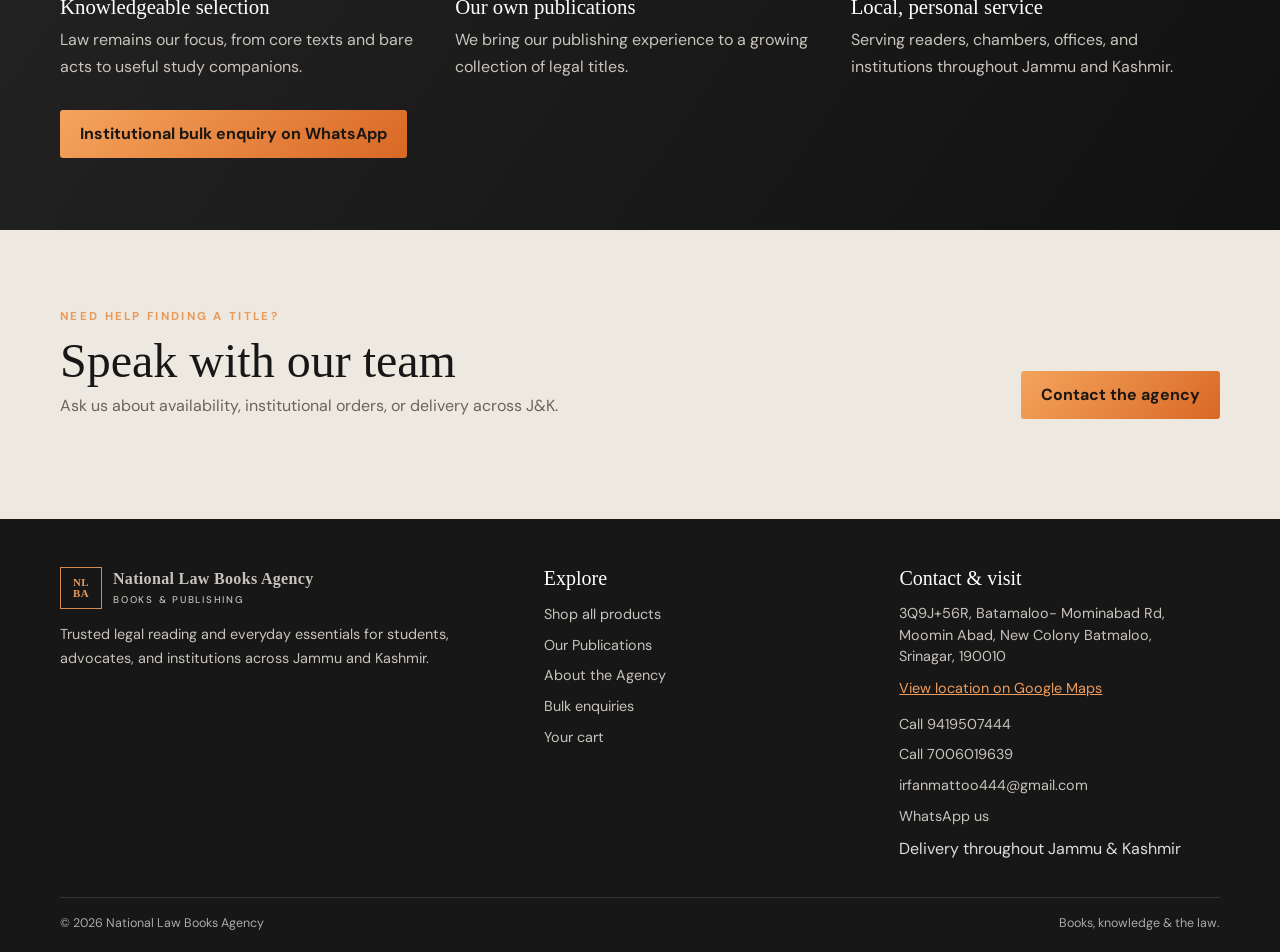
==== commit 18a0edb8: "Add live product search suggestions" ====
--- a/index.html
+++ b/index.html
@@ -1,4 +1,4 @@
 <!doctype html>
-<html lang="en"><head><meta charset="utf-8"><meta name="viewport" content="width=device-width,initial-scale=1"><title>National Law Books Agency | Trusted Legal Books & Publishing</title><meta name="description" content="Explore trusted law books, our own legal publications, stationery and more from National Law Books Agency. Serving Jammu and Kashmir."><meta property="og:type" content="website"><meta property="og:title" content="National Law Books Agency | Trusted Legal Books"><meta property="og:description" content="A trusted legal bookstore and publishing house serving Jammu and Kashmir."><meta property="og:url" content="https://nationallawbooksagency.shop/"><meta property="og:image" content="https://nationallawbooksagency.shop/images/library-placeholder.svg"><link rel="icon" href="images/mark.svg" type="image/svg+xml"><link rel="preconnect" href="https://fonts.googleapis.com"><link rel="preconnect" href="https://fonts.gstatic.com" crossorigin><link href="https://fonts.googleapis.com/css2?family=DM+Sans:wght@400;500;600;700&display=swap" rel="stylesheet"><link rel="stylesheet" href="css/style.css"><script defer src="js/products.js"></script><script defer src="js/main.js"></script></head>
+<html lang="en"><head><meta charset="utf-8"><meta name="viewport" content="width=device-width,initial-scale=1"><title>National Law Books Agency | Trusted Legal Books & Publishing</title><meta name="description" content="Explore trusted law books, our own legal publications, stationery and more from National Law Books Agency. Serving Jammu and Kashmir."><meta property="og:type" content="website"><meta property="og:title" content="National Law Books Agency | Trusted Legal Books"><meta property="og:description" content="A trusted legal bookstore and publishing house serving Jammu and Kashmir."><meta property="og:url" content="https://nationallawbooksagency.shop/"><meta property="og:image" content="https://nationallawbooksagency.shop/images/library-placeholder.svg"><link rel="icon" href="images/mark.svg" type="image/svg+xml"><link rel="preconnect" href="https://fonts.googleapis.com"><link rel="preconnect" href="https://fonts.gstatic.com" crossorigin><link href="https://fonts.googleapis.com/css2?family=DM+Sans:wght@400;500;600;700&display=swap" rel="stylesheet"><link rel="stylesheet" href="css/style.css"><script defer src="js/products.js?v=20261029-catalog"></script><script defer src="js/main.js?v=20261029-search"></script></head>
 <body><a class="skip-link" href="#main">Skip to content</a><header class="site-header"></header><main id="main"><section class="hero"><div class="container hero-content"><span class="eyebrow">Knowledge. Integrity. The law.</span><h1>For those who study, serve and uphold the law.</h1><p>A trusted legal bookstore and publishing house, bringing essential law books and thoughtful everyday tools to Jammu and Kashmir.</p><div class="hero-cta"><a class="button" href="shop.html">Explore the collection</a><a class="button secondary" href="#publications">Discover our publications</a></div></div></section><div class="trust-strip"><div><strong>Law, at the heart</strong>Books for every stage of practice</div><div><strong>Published with care</strong>Our own titles, made for legal learning</div><div><strong>Bulk orders welcome</strong>Personal support for institutions and offices</div></div><section class="section"><div class="container"><div class="section-head"><div><span class="eyebrow">Selected for your library</span><h2>Featured essentials</h2><p>Trusted titles and useful companions for the study of law.</p></div><a href="shop.html" class="button secondary">Show more</a></div><div class="product-grid" data-products="featured"></div></div></section><section class="section soft" id="publications"><div class="container publication-band"><img src="images/publications-placeholder.svg" alt="Placeholder illustration of a curated collection of National Law Books Agency publications" loading="lazy"><div><span class="eyebrow">From our publishing desk</span><h2>Our Publications</h2><p>We publish selected legal titles with students and practitioners in mind: reliable references, considered presentation, and practical value for everyday learning.</p><a class="button" href="shop.html?category=publications">Explore our titles</a></div></div><div class="container" style="margin-top:35px"><div class="product-grid" data-products="publications"></div></div></section><section class="section dark"><div class="container"><div class="section-head"><div><span class="eyebrow">The NLBA promise</span><h2>A dependable partner for legal learning</h2><p>Personal service and a carefully built collection, grounded in our community.</p></div></div><div class="benefit-grid"><article class="benefit"><span class="number">01</span><h3>Knowledgeable selection</h3><p>Law remains our focus, from core texts and bare acts to useful study companions.</p></article><article class="benefit"><span class="number">02</span><h3>Our own publications</h3><p>We bring our publishing experience to a growing collection of legal titles.</p></article><article class="benefit"><span class="number">03</span><h3>Local, personal service</h3><p>Serving readers, chambers, offices, and institutions throughout Jammu and Kashmir.</p></article></div><div style="margin-top:30px"><a class="button" data-bulk-enquiry href="#">Institutional bulk enquiry on WhatsApp</a></div></div></section><section class="section soft"><div class="container section-head"><div><span class="eyebrow">Need help finding a title?</span><h2>Speak with our team</h2><p>Ask us about availability, institutional orders, or delivery across J&amp;K.</p></div><a href="contact.html" class="button">Contact the agency</a></div></section></main><footer class="site-footer"></footer></body></html>
 
--- a/css/style.css
+++ b/css/style.css
@@ -9,3 +9,4 @@
 
 .footer-address{display:block;font-style:normal;color:#c8c3bc;font-size:.9rem;line-height:1.5;margin:0 0 7px;max-width:300px}.footer-directions{display:inline-block;color:#ef9d5d!important;font-size:.85rem;text-decoration:underline;margin-bottom:12px}
 .shop-pagination{display:flex;justify-content:center;align-items:center;gap:16px;margin:28px 0 12px;color:var(--mid);font-size:.9rem}.page-button{min-height:44px;padding:8px 16px;border:1px solid #d5cbbc;background:#fff;color:#262626;cursor:pointer}.page-button:hover:not(:disabled){background:#282725;color:#fff}.page-button:disabled{opacity:.45;cursor:not-allowed}.catalogue-note{margin-top:18px;color:var(--mid);font-size:.9rem}
+.search-form{position:relative;overflow:visible}.search-form input{border-radius:3px 0 0 3px}.search-form button{border-radius:0 3px 3px 0}.search-suggestions{position:absolute;top:calc(100% + 5px);left:0;right:0;z-index:35;max-height:min(65vh,360px);overflow-y:auto;background:#fff;color:#252321;border:1px solid #d7cdbf;border-radius:3px;box-shadow:0 12px 28px #0004}.search-suggestion{display:grid;grid-template-columns:minmax(0,1fr) auto;gap:2px 14px;align-items:center;padding:10px 14px;border-bottom:1px solid #eee8df;min-height:58px}.search-suggestion:hover,.search-suggestion:focus,.search-suggestion.is-active,.search-suggestion-more:hover,.search-suggestion-more:focus,.search-suggestion-more.is-active{background:#f5efe7;outline:none}.search-suggestion strong{font:500 1rem/1.25 var(--serif);overflow:hidden;text-overflow:ellipsis;white-space:nowrap}.search-suggestion span{grid-column:1;color:#746c61;font-size:.78rem;overflow:hidden;text-overflow:ellipsis;white-space:nowrap}.search-suggestion b{grid-column:2;grid-row:1/3;color:#292725;font-size:.9rem;white-space:nowrap}.search-suggestion-more{display:block;padding:12px 14px;color:#984d24;font-weight:700;min-height:46px}.search-suggestion-empty{padding:12px 14px;color:#746c61;font-size:.88rem}
